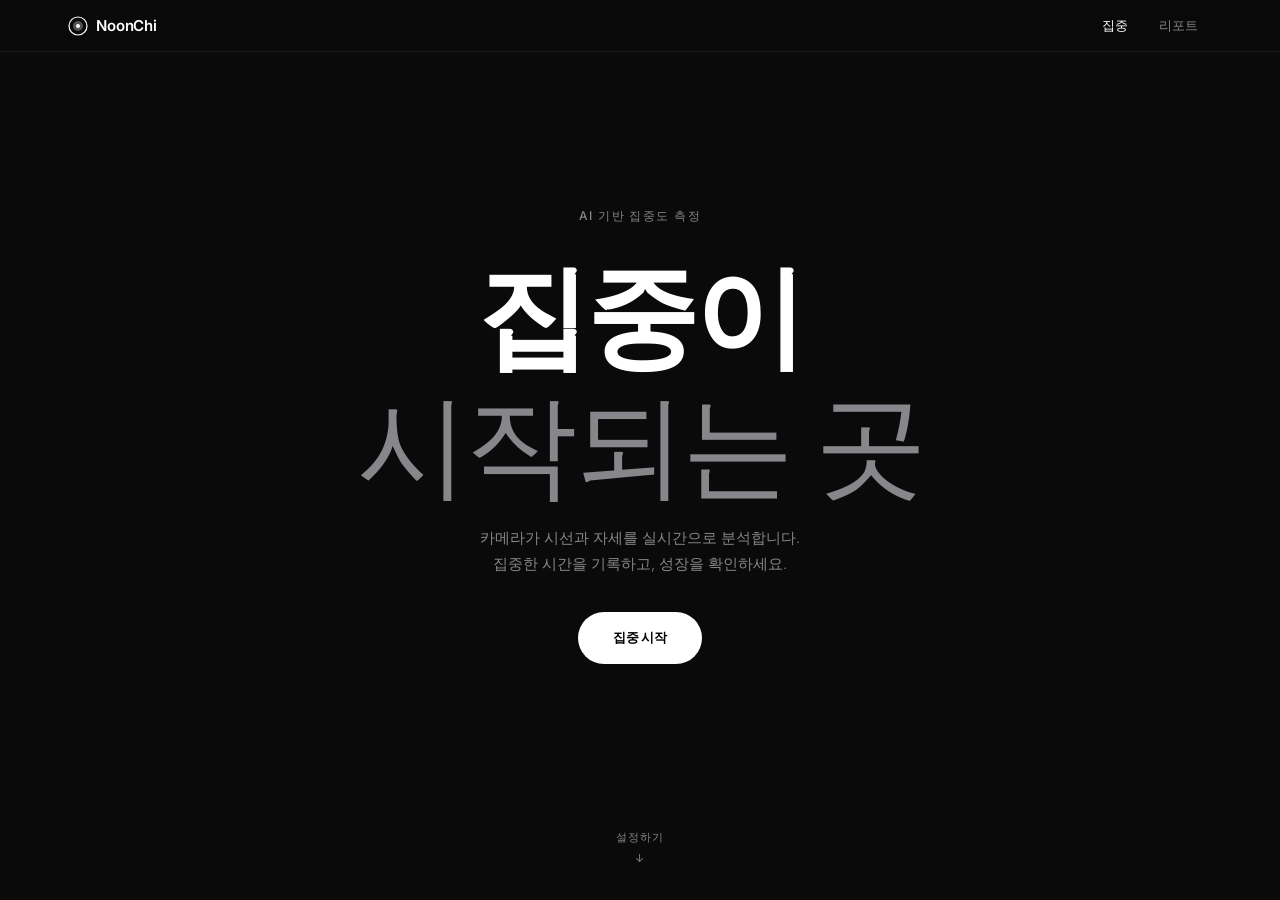
==== templates/index.html @ 1861e59a "Add files via upload" ====
<!DOCTYPE html>
<html lang="ko">
  <head>
    <meta charset="UTF-8" />
    <meta name="viewport" content="width=device-width, initial-scale=1.0" />
    <title>NoonChi</title>
    <link rel="preconnect" href="https://fonts.googleapis.com" />
    <link rel="preconnect" href="https://fonts.gstatic.com" crossorigin />
    <link href="https://fonts.googleapis.com/css2?family=SF+Pro+Display:wght@300;400;500;600;700&family=Neue+Haas+Grotesk+Display+Pro:wght@400;500;600;700&display=swap" rel="stylesheet" />
    <link href="https://fonts.googleapis.com/css2?family=Inter:wght@300;400;500;600&family=Playfair+Display:ital,wght@0,700;1,400&display=swap" rel="stylesheet" />
    <link rel="stylesheet" href="/static/css/style.css" />
    <script src="https://cdnjs.cloudflare.com/ajax/libs/socket.io/4.7.2/socket.io.min.js"></script>
    <script src="https://cdnjs.cloudflare.com/ajax/libs/Chart.js/4.4.1/chart.umd.min.js"></script>
  </head>
  <body>
    <!-- NAV -->
    <nav id="global-nav">
      <div class="nav-inner">
        <div class="nav-logo" onclick="showView('setup')">
          <svg width="20" height="20" viewBox="0 0 20 20" fill="none">
            <circle cx="10" cy="10" r="9" stroke="currentColor" stroke-width="1.2" />
            <circle cx="10" cy="10" r="5" fill="currentColor" opacity="0.3" />
            <circle cx="10" cy="10" r="2" fill="currentColor" />
          </svg>NoonChi
        </div>
        <div class="nav-links">
          <button class="nav-link active" data-view="setup" onclick="showView('setup')">집중</button>
          <button class="nav-link" data-view="report" onclick="showView('report')">리포트</button>
        </div>
      </div>
    </nav>

    <!-- VIEW: SETUP -->
    <div id="view-setup" class="view active">
      <!-- Hero Section -->
      <section class="hero-section">
        <div class="hero-eyebrow">AI 기반 집중도 측정</div>
        <h1 class="hero-title">
          집중이<br />
          <em>시작되는 곳</em>
        </h1>
        <p class="hero-sub">
          카메라가 시선과 자세를 실시간으로 분석합니다.<br />집중한 시간을 기록하고, 성장을 확인하세요.
        </p>

        <div class="hero-cta">
          <button class="btn-hero" id="btn-start">집중 시작</button>
        </div>

        <!-- Scroll indicator -->
        <div class="scroll-hint">
          <span>설정하기</span>
          <div class="scroll-arrow">↓</div>
        </div>
      </section>

      <!-- Config Section -->
      <section class="config-section">
        <div class="config-inner">
          <div class="config-block">
            <div class="config-label">목표 시간</div>
            <div class="config-display">
              <span id="goal-display" class="config-value">30</span>
              <span class="config-unit">분</span>
            </div>
            <div class="slider-track-wrap">
              <input type="range" id="goal-slider" min="5" max="120" step="5" value="30" class="slider-clean" />
              <div class="slider-marks">
                <span>5분</span><span>30분</span><span>60분</span><span>120분</span>
              </div>
            </div>
          </div>

          <div class="config-divider"></div>

          <div class="config-block">
            <div class="config-label">민감도</div>
            <div class="sens-group">
              <button class="sens-pill" data-val="낮음">
                <span class="sens-dot"></span>
                낮음
                <span class="sens-desc">편안하게</span>
              </button>
              <button class="sens-pill active" data-val="보통">
                <span class="sens-dot"></span>
                보통
                <span class="sens-desc">균형 있게</span>
              </button>
              <button class="sens-pill" data-val="높음">
                <span class="sens-dot"></span>
                높음
                <span class="sens-desc">엄격하게</span>
              </button>
            </div>
          </div>

          <div class="config-divider"></div>

          <div class="config-block config-start">
            <button class="btn-config-start" id="btn-start-2">
              <span>집중 시작</span>
              <svg width="16" height="16" viewBox="0 0 16 16" fill="none">
                <path d="M3 8h10M9 4l4 4-4 4" stroke="currentColor" stroke-width="1.5" stroke-linecap="round" stroke-linejoin="round" />
              </svg>
            </button>
          </div>
        </div>
      </section>
    </div>

    <!-- VIEW: FOCUS -->
    <div id="view-focus" class="view">
      <!-- Top bar -->
      <div class="focus-bar">
        <div class="focus-bar-left">
          <div class="focus-logo">NoonChi</div>
          <div id="status-pill" class="status-pill pill-noface">
            <span class="pill-dot"></span>
            <span id="status-text">얼굴 없음</span>
          </div>
        </div>
        <div class="focus-bar-right">
          <button class="focus-btn" id="btn-pause" onclick="togglePause()">
            <svg id="pause-icon" width="14" height="14" viewBox="0 0 14 14" fill="none">
              <rect x="2" y="1" width="3.5" height="12" rx="1" fill="currentColor" />
              <rect x="8.5" y="1" width="3.5" height="12" rx="1" fill="currentColor" />
            </svg>
            <span id="pause-label">일시정지</span>
          </button>
          <button class="focus-btn focus-btn-danger" onclick="resetSession()">
            <svg width="14" height="14" viewBox="0 0 14 14" fill="none">
              <path d="M2 7a5 5 0 1 0 1-3" stroke="currentColor" stroke-width="1.4" stroke-linecap="round" />
              <path d="M2 3v4h4" stroke="currentColor" stroke-width="1.4" stroke-linecap="round" stroke-linejoin="round" />
            </svg>초기화
          </button>
        </div>
      </div>

      <!-- Luminance toast -->
      <div id="lum-toast" class="lum-toast hidden">⚠ 조도 변화 감지 — 판정 보류 중</div>

      <!-- Main monitor layout -->
      <div class="monitor-grid">
        <!-- Camera feed — cinematic -->
        <div class="cam-panel">
          <img id="cam-feed" src="/video_feed" alt="카메라 피드" />
          <div id="distract-overlay" class="distract-overlay hidden">
            <div id="distract-reason" class="distract-msg"></div>
          </div>
          <!-- Focus state glow ring on camera -->
          <div id="cam-state-ring" class="cam-ring"></div>
        </div>

        <!-- Stats sidebar -->
        <div class="stats-sidebar">
          <!-- Big ring -->
          <div class="ring-module">
            <svg class="ring-svg" viewBox="0 0 200 200">
              <circle class="ring-bg" cx="100" cy="100" r="82" />
              <circle id="ring-fill" class="ring-progress" cx="100" cy="100" r="82" stroke-dasharray="515.22" stroke-dashoffset="515.22" transform="rotate(-90 100 100)" />
              <text id="ring-time" class="ring-time" x="100" y="92" text-anchor="middle">00:00</text>
              <text id="ring-pct" class="ring-pct" x="100" y="118" text-anchor="middle">0%</text>
              <text id="ring-goal" class="ring-goal" x="100" y="136" text-anchor="middle">/ 30분</text>
            </svg>
            <div class="ring-label">집중 시간</div>
          </div>

          <!-- Session time -->
          <div class="stat-tile">
            <div class="stat-tile-label">세션 경과</div>
            <div class="stat-tile-val" id="session-time">00:00</div>
          </div>

          <!-- Progress bar -->
          <div class="stat-tile">
            <div class="stat-tile-header">
              <span class="stat-tile-label">목표 달성</span>
              <span class="stat-tile-pct" id="prog-pct-label">0%</span>
            </div>
            <div class="prog-track">
              <div id="prog-fill" class="prog-bar"></div>
            </div>
            <div id="prog-times" class="prog-sub">00:00 / 30:00</div>
          </div>

          <!-- Debug metrics — minimal -->
          <div class="stat-tile stat-tile-debug">
            <div class="stat-tile-label">실시간 측정</div>
            <div class="debug-grid">
              <span class="debug-key">EAR</span>
              <span id="d-ear" class="debug-val">—</span>
              <span class="debug-key">Pitch</span>
              <span id="d-pitch" class="debug-val">—</span>
              <span class="debug-key">Yaw</span>
              <span id="d-yaw" class="debug-val">—</span>
            </div>
          </div>
        </div>
      </div>
    </div>

    <!-- VIEW: COMPLETED -->
    <div id="view-completed" class="view">
      <div class="achievement-wrap">
        <div class="achievement-badge">
          <svg viewBox="0 0 120 120" width="120" height="120">
            <circle cx="60" cy="60" r="54" fill="none" stroke="currentColor" stroke-width="1" opacity="0.15" />
            <circle cx="60" cy="60" r="44" fill="none" stroke="currentColor" stroke-width="1.5" opacity="0.3" />
            <circle cx="60" cy="60" r="34" fill="currentColor" opacity="0.08" />
            <path d="M42 60l12 12 24-24" stroke="currentColor" stroke-width="3" stroke-linecap="round" stroke-linejoin="round" fill="none" />
          </svg>
        </div>

        <h1 class="achievement-title">목표 달성</h1>
        <p class="achievement-sub">오늘도 집중을 완성했습니다</p>

        <div class="achievement-stats">
          <div class="ach-stat">
            <div class="ach-val" id="sum-session">—</div>
            <div class="ach-lbl">총 세션</div>
          </div>
          <div class="ach-divider"></div>
          <div class="ach-stat">
            <div class="ach-val ach-green" id="sum-focused">—</div>
            <div class="ach-lbl">실제 집중</div>
          </div>
          <div class="ach-divider"></div>
          <div class="ach-stat">
            <div class="ach-val ach-gold" id="sum-rate">—</div>
            <div class="ach-lbl">집중률</div>
          </div>
        </div>

        <div class="unlock-banner">
          <svg width="16" height="16" viewBox="0 0 16 16" fill="none">
            <rect x="3" y="7" width="10" height="8" rx="2" fill="currentColor" opacity="0.5" />
            <path d="M5 7V5a3 3 0 0 1 6 0v2" stroke="currentColor" stroke-width="1.3" stroke-linecap="round" fill="none" />
          </svg>앱 잠금 해제됨
        </div>

        <div class="achievement-btns">
          <button class="btn-outline" onclick="showView('report')">리포트 보기</button>
          <button class="btn-primary-dark" onclick="showView('setup')">새 세션 시작</button>
        </div>
      </div>
    </div>

    <!-- VIEW: REPORT -->
    <div id="view-report" class="view">
      <div class="report-page">
        <div class="report-topbar">
          <h1 class="report-title">집중 리포트</h1>
          <button class="btn-back" onclick="showView('setup')">
            <svg width="16" height="16" viewBox="0 0 16 16" fill="none">
              <path d="M10 3L5 8l5 5" stroke="currentColor" stroke-width="1.5" stroke-linecap="round" stroke-linejoin="round" />
            </svg>돌아가기
          </button>
        </div>

        <div id="report-empty" class="empty-state hidden">
          <div class="empty-icon">
            <svg width="48" height="48" viewBox="0 0 48 48" fill="none">
              <circle cx="24" cy="24" r="20" stroke="currentColor" stroke-width="1" opacity="0.2" />
              <path d="M16 24h16M24 16v16" stroke="currentColor" stroke-width="1.5" stroke-linecap="round" opacity="0.4" />
            </svg>
          </div>
          <p class="empty-msg">첫 집중 세션을 시작해보세요</p>
        </div>

        <div id="report-content">
          <div class="kpi-row">
            <div class="kpi-card">
              <div class="kpi-val" id="stat-avg">—</div>
              <div class="kpi-lbl">평균 집중</div>
            </div>
            <div class="kpi-card">
              <div class="kpi-val" id="stat-best">—</div>
              <div class="kpi-lbl">최고 기록</div>
            </div>
            <div class="kpi-card">
              <div class="kpi-val" id="stat-rate">—</div>
              <div class="kpi-lbl">평균 집중률</div>
            </div>
          </div>

          <div class="chart-panel">
            <div class="chart-header">
              <span class="chart-title">최근 7회 세션</span>
            </div>
            <canvas id="report-chart" height="220"></canvas>
          </div>

          <div class="history-panel">
            <div class="history-header">세션 기록</div>
            <div id="history-list"></div>
          </div>
        </div>
      </div>
    </div>

    <script src="/static/js/main.js"></script>
  </body>
</html>
---- static/css/style.css ----
@import url('https://fonts.googleapis.com/css2?family=Inter:ital,wght@0,300;0,400;0,500;0,600;1,300&family=Playfair+Display:ital,wght@0,700;1,500&display=swap');

*,
*::before,
*::after {
  box-sizing: border-box;
  margin: 0;
  padding: 0;
}

:root {
  --black: #000000;
  --white: #ffffff;
  --gray-50: #f5f5f7;
  --gray-100: #e8e8ed;
  --gray-200: #d2d2d7;
  --gray-400: #86868b;
  --gray-600: #515154;
  --gray-800: #1d1d1f;
  --gray-900: #0a0a0a;

  --green: #30d158;
  --green-d: #1a7a33;
  --red: #ff453a;
  --gold: #ffd60a;
  --blue: #0a84ff;

  --focus-on: rgba(48, 209, 88, 1);
  --focus-off: rgba(255, 69, 58, 1);
  --focus-none: rgba(134, 134, 139, 1);
}

html,
body {
  height: 100%;
  background: var(--gray-900);
  color: var(--white);
  font-family: 'Inter', -apple-system, BlinkMacSystemFont, sans-serif;
  font-size: 14px;
  font-weight: 400;
  -webkit-font-smoothing: antialiased;
  overflow-x: hidden;
}

/* GLOBAL NAV */
#global-nav {
  position: fixed;
  top: 0;
  left: 0;
  right: 0;
  z-index: 100;
  height: 52px;
  background: rgba(10, 10, 10, 0.72);
  backdrop-filter: saturate(180%) blur(20px);
  -webkit-backdrop-filter: saturate(180%) blur(20px);
  border-bottom: 1px solid rgba(255, 255, 255, 0.08);
  transition: background 0.3s ease;
}

.nav-inner {
  max-width: 1200px;
  margin: 0 auto;
  height: 100%;
  padding: 0 2rem;
  display: flex;
  align-items: center;
  justify-content: space-between;
}

.nav-logo {
  display: flex;
  align-items: center;
  gap: 8px;
  font-size: 15px;
  font-weight: 600;
  letter-spacing: -0.01em;
  cursor: pointer;
  color: var(--white);
  transition: opacity 0.2s;
}

.nav-logo:hover {
  opacity: 0.7;
}

.nav-logo svg {
  color: var(--white);
}

.nav-links {
  display: flex;
  gap: 0.25rem;
}

.nav-link {
  background: none;
  border: none;
  color: var(--gray-400);
  font-size: 13px;
  font-weight: 400;
  padding: 6px 14px;
  border-radius: 8px;
  cursor: pointer;
  transition: color 0.2s, background 0.2s;
  font-family: inherit;
}

.nav-link:hover {
  color: var(--white);
  background: rgba(255, 255, 255, 0.06);
}

.nav-link.active {
  color: var(--white);
}

/* VIEWS */
.view {
  display: none !important;
  min-height: 100vh;
  padding-top: 52px;
}

.view.active {
  display: block !important;
}

/* SETUP VIEW */
#view-setup {
  overflow-y: auto;
  height: 100vh;
  scroll-snap-type: y mandatory;
}

/* Hero Section */
.hero-section {
  height: 100vh;
  scroll-snap-align: start;
  display: flex;
  flex-direction: column;
  align-items: center;
  justify-content: center;
  text-align: center;
  padding: 4rem 2rem 6rem;
  background: var(--gray-900);
  position: relative;
}

.hero-eyebrow {
  font-size: 12px;
  font-weight: 500;
  letter-spacing: 0.12em;
  text-transform: uppercase;
  color: var(--gray-400);
  margin-bottom: 1.5rem;
  opacity: 0;
  animation: fadeUp 0.8s ease forwards 0.2s;
}

.hero-title {
  font-family: 'Playfair Display', Georgia, serif;
  font-size: clamp(3.5rem, 9vw, 8rem);
  font-weight: 700;
  line-height: 1.15;
  letter-spacing: -0.03em;
  color: var(--white);
  margin-bottom: 1.5rem;
  opacity: 0;
  animation: fadeUp 0.9s ease forwards 0.35s;
}

.hero-title em {
  font-style: normal;
  color: var(--gray-400);
  font-weight: 500;
}

.hero-sub {
  font-size: clamp(0.9rem, 2vw, 1.1rem);
  font-weight: 300;
  line-height: 1.7;
  color: var(--gray-400);
  max-width: 480px;
  margin: 0 auto 2.5rem;
  opacity: 0;
  animation: fadeUp 1s ease forwards 0.5s;
}

.hero-cta {
  opacity: 0;
  animation: fadeUp 1s ease forwards 0.65s;
}

.btn-hero {
  display: inline-flex;
  align-items: center;
  justify-content: center;
  height: 52px;
  padding: 0 2.5rem;
  background: var(--white);
  color: var(--black);
  font-size: 0.95rem;
  font-weight: 600;
  font-family: inherit;
  border: none;
  border-radius: 100px;
  cursor: pointer;
  letter-spacing: -0.01em;
  transition: all 0.2s cubic-bezier(0.4, 0, 0.2, 1);
}

.btn-hero:hover {
  transform: scale(1.03);
  background: rgba(255, 255, 255, 0.92);
}

.btn-hero:active {
  transform: scale(0.98);
}

.scroll-hint {
  position: absolute;
  bottom: 2.5rem;
  left: 50%;
  transform: translateX(-50%);
  display: flex;
  flex-direction: column;
  align-items: center;
  color: var(--white);
  gap: 6px;
  font-size: 11px;
  letter-spacing: 0.08em;
  text-transform: uppercase;
  opacity: 0;
  animation: fadeIn 1s ease forwards 1.2s;
}

.scroll-arrow {
  animation: bounce 2s ease-in-out infinite;
}

@keyframes bounce {

  0%,
  100% {
    transform: translateY(0);
  }

  50% {
    transform: translateY(6px);
  }
}

/* Config Section */
.config-section {
  min-height: 100vh;
  scroll-snap-align: start;
  background: var(--gray-50);
  color: var(--gray-800);
  padding: 5rem 2rem;
  display: flex;
  align-items: center;
  justify-content: center;
}

.config-inner {
  max-width: 640px;
  width: 100%;
}

.config-block {
  padding: 2.5rem 0;
}

.config-label {
  font-size: 12px;
  font-weight: 500;
  letter-spacing: 0.1em;
  text-transform: uppercase;
  color: var(--gray-400);
  margin-bottom: 1.2rem;
}

.config-display {
  display: flex;
  align-items: baseline;
  gap: 6px;
  margin-bottom: 1.5rem;
}

.config-value {
  font-family: 'Playfair Display', Georgia, serif;
  font-size: 4rem;
  font-weight: 700;
  line-height: 1;
  color: var(--gray-800);
  letter-spacing: -0.03em;
}

.config-unit {
  font-size: 1.2rem;
  color: var(--gray-400);
  font-weight: 300;
}

/* Slider */
.slider-clean {
  -webkit-appearance: none;
  width: 100%;
  height: 2px;
  background: var(--gray-200);
  border-radius: 2px;
  outline: none;
  cursor: pointer;
}

.slider-clean::-webkit-slider-thumb {
  -webkit-appearance: none;
  width: 22px;
  height: 22px;
  border-radius: 50%;
  background: var(--gray-800);
  cursor: pointer;
  box-shadow: 0 2px 8px rgba(0, 0, 0, 0.2);
  transition: transform 0.15s;
}

.slider-clean::-webkit-slider-thumb:hover {
  transform: scale(1.1);
}

.slider-marks {
  display: flex;
  justify-content: space-between;
  margin-top: 0.6rem;
  font-size: 11px;
  color: var(--gray-400);
  font-weight: 400;
}

/* Sensitivity pills */
.sens-group {
  display: flex;
  gap: 0.75rem;
}

.sens-pill {
  flex: 1;
  display: flex;
  flex-direction: column;
  align-items: flex-start;
  gap: 4px;
  padding: 1rem 1.2rem;
  background: transparent;
  border: 1.5px solid var(--gray-200);
  border-radius: 14px;
  cursor: pointer;
  transition: all 0.2s ease;
  font-family: inherit;
  color: var(--gray-600);
  text-align: left;
}

.sens-pill:hover {
  border-color: var(--gray-400);
  color: var(--gray-800);
}

.sens-pill.active {
  background: var(--gray-800);
  border-color: var(--gray-800);
  color: var(--white);
}

.sens-dot {
  width: 6px;
  height: 6px;
  border-radius: 50%;
  background: var(--gray-400);
  margin-bottom: 4px;
}

.sens-pill.active .sens-dot {
  background: var(--green);
}

.sens-pill font-size-name {
  font-size: 0.88rem;
  font-weight: 500;
}

.sens-desc {
  font-size: 11px;
  font-weight: 400;
  opacity: 0.6;
  display: block;
}

.config-divider {
  height: 1px;
  background: var(--gray-100);
}

.config-start {
  padding-top: 2rem;
  display: flex;
  justify-content: flex-end;
}

.btn-config-start {
  display: inline-flex;
  align-items: center;
  gap: 10px;
  height: 52px;
  padding: 0 2rem;
  background: var(--gray-800);
  color: var(--white);
  font-size: 0.9rem;
  font-weight: 500;
  font-family: inherit;
  border: none;
  border-radius: 100px;
  cursor: pointer;
  letter-spacing: -0.01em;
  transition: all 0.2s cubic-bezier(0.4, 0, 0.2, 1);
}

.btn-config-start:hover {
  background: var(--black);
  transform: translateY(-1px);
}

.btn-config-start:active {
  transform: scale(0.98);
}

/* FOCUS VIEW */

#view-focus {
  height: 100vh;
  flex-direction: column;
  background: var(--gray-900);
}

#view-focus.active {
  display: flex !important;
}

.focus-bar {
  height: 52px;
  border-bottom: 1px solid rgba(255, 255, 255, 0.06);
  display: flex;
  align-items: center;
  justify-content: space-between;
  padding: 0 1.5rem;
  background: rgba(10, 10, 10, 0.8);
  backdrop-filter: blur(12px);
  flex-shrink: 0;
}

.focus-bar-left {
  display: flex;
  align-items: center;
  gap: 1rem;
}

.focus-logo {
  font-size: 14px;
  font-weight: 600;
  letter-spacing: -0.01em;
  color: var(--white);
}

.focus-bar-right {
  display: flex;
  align-items: center;
  gap: 0.5rem;
}

/* Status pill */
.status-pill {
  display: flex;
  align-items: center;
  gap: 6px;
  padding: 4px 12px 4px 10px;
  border-radius: 100px;
  font-size: 12px;
  font-weight: 500;
  border: 1px solid;
  transition: all 0.3s ease;
}

.pill-dot {
  width: 6px;
  height: 6px;
  border-radius: 50%;
  flex-shrink: 0;
}

.pill-focused {
  background: rgba(48, 209, 88, 0.1);
  border-color: rgba(48, 209, 88, 0.3);
  color: var(--green);
}

.pill-focused .pill-dot {
  background: var(--green);
  box-shadow: 0 0 6px var(--green);
  animation: pulse-green 2s ease infinite;
}

.pill-distracted {
  background: rgba(255, 69, 58, 0.1);
  border-color: rgba(255, 69, 58, 0.3);
  color: var(--red);
}

.pill-distracted .pill-dot {
  background: var(--red);
}

.pill-noface {
  background: rgba(134, 134, 139, 0.1);
  border-color: rgba(134, 134, 139, 0.2);
  color: var(--gray-400);
}

.pill-noface .pill-dot {
  background: var(--gray-400);
}

.pill-hold {
  background: rgba(255, 214, 10, 0.08);
  border-color: rgba(255, 214, 10, 0.2);
  color: var(--gold);
}

.pill-hold .pill-dot {
  background: var(--gold);
}

@keyframes pulse-green {

  0%,
  100% {
    box-shadow: 0 0 4px var(--green);
  }

  50% {
    box-shadow: 0 0 10px var(--green);
  }
}

/* Focus bar buttons */
.focus-btn {
  display: flex;
  align-items: center;
  gap: 6px;
  padding: 6px 14px;
  background: rgba(255, 255, 255, 0.06);
  border: 1px solid rgba(255, 255, 255, 0.1);
  border-radius: 8px;
  color: rgba(255, 255, 255, 0.7);
  font-size: 12px;
  font-weight: 500;
  font-family: inherit;
  cursor: pointer;
  transition: all 0.2s;
}

.focus-btn:hover {
  background: rgba(255, 255, 255, 0.1);
  color: var(--white);
}

.focus-btn-danger {
  color: rgba(255, 69, 58, 0.7);
  border-color: rgba(255, 69, 58, 0.2);
  background: rgba(255, 69, 58, 0.06);
}

.focus-btn-danger:hover {
  color: var(--red);
  background: rgba(255, 69, 58, 0.12);
}

/* Luminance toast */
.lum-toast {
  padding: 8px;
  background: rgba(255, 214, 10, 0.08);
  border-bottom: 1px solid rgba(255, 214, 10, 0.15);
  text-align: center;
  font-size: 12px;
  color: var(--gold);
  flex-shrink: 0;
}

.hidden {
  display: none !important;
}

/* Monitor grid */
.monitor-grid {
  flex: 1;
  min-height: 0;
  display: grid;
  grid-template-columns: 1fr 280px;
  gap: 0;
}

/* Camera panel */
.cam-panel {
  position: relative;
  background: #000;
  overflow: hidden;
}

#cam-feed {
  width: 100%;
  height: 100%;
  object-fit: cover;
  display: block;
}

.distract-overlay {
  position: absolute;
  inset: 0;
  border: 2px solid rgba(255, 69, 58, 0.6);
  pointer-events: none;
  transition: opacity 0.3s;
}

.distract-msg {
  position: absolute;
  bottom: 1.5rem;
  left: 1.5rem;
  right: 1.5rem;
  background: rgba(255, 69, 58, 0.85);
  backdrop-filter: blur(12px);
  color: white;
  padding: 10px 16px;
  border-radius: 10px;
  font-size: 12px;
  font-weight: 500;
}

.cam-ring {
  position: absolute;
  inset: 0;
  pointer-events: none;
  transition: box-shadow 0.5s ease;
}

.cam-ring.ring-focused {
  box-shadow: inset 0 0 40px rgba(48, 209, 88, 0.15);
}

.cam-ring.ring-distracted {
  box-shadow: inset 0 0 40px rgba(255, 69, 58, 0.15);
}

/* Stats sidebar */
.stats-sidebar {
  background: rgba(22, 22, 24, 0.98);
  border-left: 1px solid rgba(255, 255, 255, 0.06);
  padding: 1.5rem;
  display: flex;
  flex-direction: column;
  gap: 1rem;
  overflow-y: auto;
}

/* Ring module */
.ring-module {
  display: flex;
  flex-direction: column;
  align-items: center;
  padding: 0.5rem 0;
}

.ring-svg {
  width: 170px;
  height: 170px;
}

.ring-bg {
  fill: none;
  stroke: rgba(255, 255, 255, 0.06);
  stroke-width: 8;
}

.ring-progress {
  fill: none;
  stroke: var(--green);
  stroke-width: 8;
  stroke-linecap: round;
  transition: stroke-dashoffset 0.6s cubic-bezier(0.4, 0, 0.2, 1), stroke 0.3s ease;
}

.ring-time {
  font-family: 'Inter', sans-serif;
  font-size: 26px;
  font-weight: 600;
  fill: var(--white);
  letter-spacing: -0.03em;
}

.ring-pct {
  font-family: 'Inter', sans-serif;
  font-size: 14px;
  font-weight: 500;
  fill: var(--green);
}

.ring-goal {
  font-family: 'Inter', sans-serif;
  font-size: 11px;
  font-weight: 400;
  fill: rgba(255, 255, 255, 0.3);
}

.ring-label {
  font-size: 11px;
  font-weight: 500;
  letter-spacing: 0.08em;
  text-transform: uppercase;
  color: rgba(255, 255, 255, 0.3);
  margin-top: 0.25rem;
}

/* Stat tiles */
.stat-tile {
  background: rgba(255, 255, 255, 0.03);
  border: 1px solid rgba(255, 255, 255, 0.06);
  border-radius: 12px;
  padding: 1rem 1.1rem;
}

.stat-tile-label {
  font-size: 10px;
  font-weight: 500;
  letter-spacing: 0.1em;
  text-transform: uppercase;
  color: rgba(255, 255, 255, 0.3);
  margin-bottom: 0.5rem;
}

.stat-tile-val {
  font-size: 1.6rem;
  font-weight: 600;
  letter-spacing: -0.03em;
  color: rgba(255, 255, 255, 0.7);
  text-align: center;
  font-variant-numeric: tabular-nums;
}

.stat-tile-header {
  display: flex;
  justify-content: space-between;
  align-items: center;
  margin-bottom: 0.6rem;
}

.stat-tile-pct {
  font-size: 12px;
  font-weight: 600;
  color: var(--green);
  font-variant-numeric: tabular-nums;
}

/* Progress bar */
.prog-track {
  height: 3px;
  background: rgba(255, 255, 255, 0.08);
  border-radius: 3px;
  overflow: hidden;
}

.prog-bar {
  height: 100%;
  background: var(--green);
  border-radius: 3px;
  transition: width 0.4s ease, background 0.3s;
}

.prog-sub {
  font-size: 11px;
  color: rgba(255, 255, 255, 0.25);
  margin-top: 0.5rem;
  font-variant-numeric: tabular-nums;
}

/* Debug tile */
.stat-tile-debug {
  flex-shrink: 0;
}

.debug-grid {
  display: grid;
  grid-template-columns: auto 1fr;
  gap: 2px 12px;
  align-items: center;
}

.debug-key {
  font-size: 11px;
  color: rgba(255, 255, 255, 0.25);
  font-weight: 400;
}

.debug-val {
  font-size: 11px;
  font-weight: 500;
  color: rgba(255, 255, 255, 0.6);
  font-variant-numeric: tabular-nums;
  text-align: right;
}

/* COMPLETED VIEW */
#view-completed {
  min-height: 100vh;
  align-items: center;
  justify-content: center;
  background: var(--gray-900);
}

#view-completed.active {
  display: flex !important;
}

.achievement-wrap {
  max-width: 480px;
  width: 100%;
  text-align: center;
  padding: 2rem;
}

.achievement-badge {
  display: flex;
  justify-content: center;
  margin-bottom: 2rem;
  color: var(--green);
  opacity: 0;
  animation: scaleIn 0.6s cubic-bezier(0.4, 0, 0.2, 1) forwards 0.2s;
}

.achievement-title {
  font-family: 'Playfair Display', Georgia, serif;
  font-size: 3.5rem;
  font-weight: 700;
  letter-spacing: -0.03em;
  color: var(--white);
  margin-bottom: 0.5rem;
  opacity: 0;
  animation: fadeUp 0.7s ease forwards 0.4s;
}

.achievement-sub {
  font-size: 1rem;
  font-weight: 300;
  color: var(--gray-400);
  margin-bottom: 2.5rem;
  opacity: 0;
  animation: fadeUp 0.7s ease forwards 0.5s;
}

.achievement-stats {
  display: flex;
  align-items: center;
  justify-content: center;
  background: rgba(255, 255, 255, 0.04);
  border: 1px solid rgba(255, 255, 255, 0.08);
  border-radius: 20px;
  padding: 1.5rem 2rem;
  margin-bottom: 1.5rem;
  gap: 1.5rem;
  opacity: 0;
  animation: fadeUp 0.7s ease forwards 0.6s;
}

.ach-stat {
  text-align: center;
}

.ach-val {
  font-size: 1.8rem;
  font-weight: 600;
  letter-spacing: -0.03em;
  font-variant-numeric: tabular-nums;
  color: rgba(255, 255, 255, 0.85);
}

.ach-val.ach-green {
  color: var(--green);
}

.ach-val.ach-gold {
  color: var(--gold);
}

.ach-lbl {
  font-size: 11px;
  color: var(--gray-400);
  letter-spacing: 0.05em;
  margin-top: 4px;
}

.ach-divider {
  width: 1px;
  height: 40px;
  background: rgba(255, 255, 255, 0.1);
}

.unlock-banner {
  display: inline-flex;
  align-items: center;
  gap: 6px;
  padding: 6px 16px;
  border-radius: 100px;
  background: rgba(48, 209, 88, 0.1);
  border: 1px solid rgba(48, 209, 88, 0.2);
  color: var(--green);
  font-size: 12px;
  font-weight: 500;
  margin-bottom: 2rem;
  opacity: 0;
  animation: fadeUp 0.7s ease forwards 0.7s;
}

.achievement-btns {
  display: flex;
  gap: 0.75rem;
  opacity: 0;
  animation: fadeUp 0.7s ease forwards 0.8s;
}

.btn-outline {
  flex: 1;
  height: 48px;
  background: transparent;
  border: 1.5px solid rgba(255, 255, 255, 0.2);
  border-radius: 100px;
  color: rgba(255, 255, 255, 0.7);
  font-size: 14px;
  font-weight: 500;
  font-family: inherit;
  cursor: pointer;
  transition: all 0.2s;
}

.btn-outline:hover {
  border-color: rgba(255, 255, 255, 0.5);
  color: var(--white);
}

.btn-primary-dark {
  flex: 1;
  height: 48px;
  background: var(--white);
  border: none;
  border-radius: 100px;
  color: var(--black);
  font-size: 14px;
  font-weight: 600;
  font-family: inherit;
  cursor: pointer;
  transition: all 0.2s;
}

.btn-primary-dark:hover {
  background: rgba(255, 255, 255, 0.9);
}

/* REPORT VIEW */
#view-report {
  background: var(--gray-50);
  color: var(--gray-800);
  min-height: 100vh;
}

.report-page {
  max-width: 900px;
  margin: 0 auto;
  padding: 3rem 2rem 5rem;
}

.report-topbar {
  display: flex;
  align-items: center;
  justify-content: space-between;
  margin-bottom: 3rem;
}

.report-title {
  font-family: 'Playfair Display', Georgia, serif;
  font-size: 2.8rem;
  font-weight: 700;
  letter-spacing: -0.03em;
  color: var(--gray-800);
}

.btn-back {
  display: flex;
  align-items: center;
  gap: 6px;
  padding: 8px 16px;
  background: transparent;
  border: 1.5px solid var(--gray-200);
  border-radius: 100px;
  color: var(--gray-600);
  font-size: 13px;
  font-weight: 500;
  font-family: inherit;
  cursor: pointer;
  transition: all 0.2s;
}

.btn-back:hover {
  border-color: var(--gray-400);
  color: var(--gray-800);
}

/* KPI row */
.kpi-row {
  display: grid;
  grid-template-columns: repeat(3, 1fr);
  gap: 1rem;
  margin-bottom: 1.5rem;
}

.kpi-card {
  background: var(--white);
  border: 1px solid var(--gray-100);
  border-radius: 16px;
  padding: 1.5rem;
}

.kpi-val {
  font-size: 2rem;
  font-weight: 600;
  letter-spacing: -0.04em;
  color: var(--gray-800);
  margin-bottom: 0.3rem;
  font-variant-numeric: tabular-nums;
}

.kpi-lbl {
  font-size: 12px;
  color: var(--gray-400);
  font-weight: 400;
}

/* Chart panel */
.chart-panel {
  background: var(--white);
  border: 1px solid var(--gray-100);
  border-radius: 16px;
  padding: 1.5rem;
  margin-bottom: 1.5rem;
}

.chart-header {
  margin-bottom: 1.2rem;
}

.chart-title {
  font-size: 13px;
  font-weight: 500;
  color: var(--gray-600);
  letter-spacing: 0.04em;
  text-transform: uppercase;
}

/* History */
.history-panel {
  background: var(--white);
  border: 1px solid var(--gray-100);
  border-radius: 16px;
  padding: 1.5rem;
}

.history-header {
  font-size: 13px;
  font-weight: 500;
  color: var(--gray-600);
  letter-spacing: 0.04em;
  text-transform: uppercase;
  margin-bottom: 1rem;
  padding-bottom: 0.75rem;
  border-bottom: 1px solid var(--gray-100);
}

.hist-row {
  display: flex;
  align-items: center;
  padding: 0.75rem 0;
  border-bottom: 1px solid var(--gray-100);
  font-size: 13px;
  transition: background 0.15s;
}

.hist-row:last-child {
  border-bottom: none;
}

.hist-num {
  color: var(--gray-400);
  min-width: 2.5rem;
  font-variant-numeric: tabular-nums;
}

.hist-date {
  flex: 1;
  color: var(--gray-600);
}

.hist-time {
  min-width: 3.5rem;
  font-weight: 500;
  color: var(--gray-800);
  font-variant-numeric: tabular-nums;
}

.hist-rate {
  min-width: 3rem;
  text-align: right;
  font-weight: 600;
  color: var(--green-d);
  font-variant-numeric: tabular-nums;
}

/* Empty state */
.empty-state {
  text-align: center;
  padding: 6rem 2rem;
}

.empty-icon {
  margin-bottom: 1rem;
  color: var(--gray-400);
  display: flex;
  justify-content: center;
}

.empty-msg {
  font-size: 1rem;
  color: var(--gray-400);
  font-weight: 300;
}

/* Scrollbar */
::-webkit-scrollbar {
  width: 4px;
}

::-webkit-scrollbar-track {
  background: transparent;
}

::-webkit-scrollbar-thumb {
  background: rgba(255, 255, 255, 0.12);
  border-radius: 4px;
}

/* Animations */
@keyframes fadeUp {
  from {
    opacity: 0;
    transform: translateY(20px);
  }

  to {
    opacity: 1;
    transform: translateY(0);
  }
}

@keyframes fadeIn {
  from {
    opacity: 0;
  }

  to {
    opacity: 0.5;
  }
}

@keyframes scaleIn {
  from {
    opacity: 0;
    transform: scale(0.8);
  }

  to {
    opacity: 1;
    transform: scale(1);
  }
}
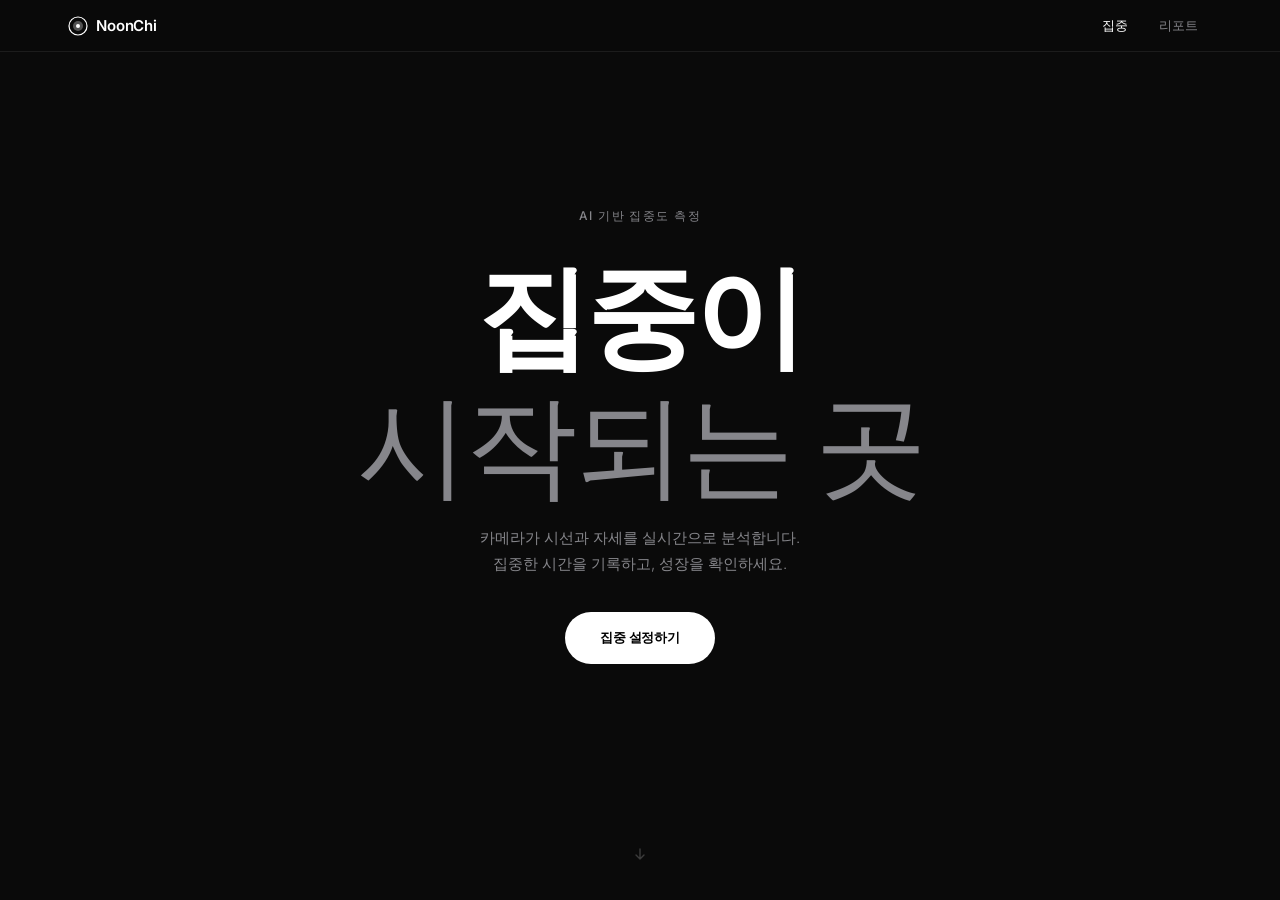
==== commit ed3f1623: "Edit design" ====
--- a/templates/index.html
+++ b/templates/index.html
@@ -44,13 +44,16 @@
         </p>
 
         <div class="hero-cta">
-          <button class="btn-hero" id="btn-start">집중 시작</button>
+          <button class="btn-hero" id="btn-start">집중 설정하기</button>
         </div>
 
         <!-- Scroll indicator -->
         <div class="scroll-hint">
-          <span>설정하기</span>
-          <div class="scroll-arrow">↓</div>
+          <div class="scroll-arrow">
+            <svg width="16" height="16" viewBox="0 0 16 16" fill="none">
+              <path d="M8 3v10M4 9l4 4 4-4" stroke="currentColor" stroke-width="1.4" stroke-linecap="round" stroke-linejoin="round"/>
+            </svg>
+          </div>
         </div>
       </section>
 
@@ -73,29 +76,6 @@
 
           <div class="config-divider"></div>
 
-          <div class="config-block">
-            <div class="config-label">민감도</div>
-            <div class="sens-group">
-              <button class="sens-pill" data-val="낮음">
-                <span class="sens-dot"></span>
-                낮음
-                <span class="sens-desc">편안하게</span>
-              </button>
-              <button class="sens-pill active" data-val="보통">
-                <span class="sens-dot"></span>
-                보통
-                <span class="sens-desc">균형 있게</span>
-              </button>
-              <button class="sens-pill" data-val="높음">
-                <span class="sens-dot"></span>
-                높음
-                <span class="sens-desc">엄격하게</span>
-              </button>
-            </div>
-          </div>
-
-          <div class="config-divider"></div>
-
           <div class="config-block config-start">
             <button class="btn-config-start" id="btn-start-2">
               <span>집중 시작</span>
@@ -113,7 +93,6 @@
       <!-- Top bar -->
       <div class="focus-bar">
         <div class="focus-bar-left">
-          <div class="focus-logo">NoonChi</div>
           <div id="status-pill" class="status-pill pill-noface">
             <span class="pill-dot"></span>
             <span id="status-text">얼굴 없음</span>
@@ -126,6 +105,12 @@
               <rect x="8.5" y="1" width="3.5" height="12" rx="1" fill="currentColor" />
             </svg>
             <span id="pause-label">일시정지</span>
+          </button>
+          <button class="focus-btn" id="btn-toggle-sidebar" onclick="toggleSidebar()" title="정보판 표시/숨김">
+            <svg width="14" height="14" viewBox="0 0 14 14" fill="none">
+              <rect x="1" y="2" width="12" height="10" rx="2" stroke="currentColor" stroke-width="1.2" fill="none"/>
+              <line x1="9" y1="2" x2="9" y2="12" stroke="currentColor" stroke-width="1.2"/>
+            </svg>
           </button>
           <button class="focus-btn focus-btn-danger" onclick="resetSession()">
             <svg width="14" height="14" viewBox="0 0 14 14" fill="none">
--- a/static/css/style.css
+++ b/static/css/style.css
@@ -226,11 +226,7 @@
   display: flex;
   flex-direction: column;
   align-items: center;
-  color: var(--white);
-  gap: 6px;
-  font-size: 11px;
-  letter-spacing: 0.08em;
-  text-transform: uppercase;
+  color: rgba(255, 255, 255, 0.4);
   opacity: 0;
   animation: fadeIn 1s ease forwards 1.2s;
 }
@@ -255,8 +251,8 @@
 .config-section {
   min-height: 100vh;
   scroll-snap-align: start;
-  background: var(--gray-50);
-  color: var(--gray-800);
+  background: #111113;
+  color: var(--white);
   padding: 5rem 2rem;
   display: flex;
   align-items: center;
@@ -293,7 +289,7 @@
   font-size: 4rem;
   font-weight: 700;
   line-height: 1;
-  color: var(--gray-800);
+  color: var(--white);
   letter-spacing: -0.03em;
 }
 
@@ -308,7 +304,7 @@
   -webkit-appearance: none;
   width: 100%;
   height: 2px;
-  background: var(--gray-200);
+  background: rgba(255, 255, 255, 0.15);
   border-radius: 2px;
   outline: none;
   cursor: pointer;
@@ -319,9 +315,9 @@
   width: 22px;
   height: 22px;
   border-radius: 50%;
-  background: var(--gray-800);
+  background: var(--white);
   cursor: pointer;
-  box-shadow: 0 2px 8px rgba(0, 0, 0, 0.2);
+  box-shadow: 0 2px 8px rgba(0, 0, 0, 0.4);
   transition: transform 0.15s;
 }
 
@@ -398,7 +394,7 @@
 
 .config-divider {
   height: 1px;
-  background: var(--gray-100);
+  background: rgba(255, 255, 255, 0.08);
 }
 
 .config-start {
@@ -413,10 +409,10 @@
   gap: 10px;
   height: 52px;
   padding: 0 2rem;
-  background: var(--gray-800);
-  color: var(--white);
+  background: var(--white);
+  color: var(--black);
   font-size: 0.9rem;
-  font-weight: 500;
+  font-weight: 600;
   font-family: inherit;
   border: none;
   border-radius: 100px;
@@ -426,7 +422,7 @@
 }
 
 .btn-config-start:hover {
-  background: var(--black);
+  background: rgba(255, 255, 255, 0.88);
   transform: translateY(-1px);
 }
 
@@ -447,14 +443,13 @@
 }
 
 .focus-bar {
-  height: 52px;
-  border-bottom: 1px solid rgba(255, 255, 255, 0.06);
+  height: 48px;
+  border-bottom: 1px solid rgba(255, 255, 255, 0.07);
   display: flex;
   align-items: center;
   justify-content: space-between;
-  padding: 0 1.5rem;
-  background: rgba(10, 10, 10, 0.8);
-  backdrop-filter: blur(12px);
+  padding: 0 1.25rem;
+  background: #0d0d0f;
   flex-shrink: 0;
 }
 
@@ -462,13 +457,6 @@
   display: flex;
   align-items: center;
   gap: 1rem;
-}
-
-.focus-logo {
-  font-size: 14px;
-  font-weight: 600;
-  letter-spacing: -0.01em;
-  color: var(--white);
 }
 
 .focus-bar-right {
@@ -604,8 +592,9 @@
   flex: 1;
   min-height: 0;
   display: grid;
-  grid-template-columns: 1fr 280px;
+  grid-template-columns: 1fr 300px;
   gap: 0;
+  padding: 0;
 }
 
 /* Camera panel */
@@ -613,6 +602,7 @@
   position: relative;
   background: #000;
   overflow: hidden;
+  border-radius: 0;
 }
 
 #cam-feed {
@@ -620,6 +610,7 @@
   height: 100%;
   object-fit: cover;
   display: block;
+  background: #000;
 }
 
 .distract-overlay {
@@ -661,13 +652,17 @@
 
 /* Stats sidebar */
 .stats-sidebar {
-  background: rgba(22, 22, 24, 0.98);
-  border-left: 1px solid rgba(255, 255, 255, 0.06);
-  padding: 1.5rem;
+  background: #111113;
+  border: none;
+  border-left: 1px solid rgba(255, 255, 255, 0.07);
+  border-radius: 0;
+  color: var(--white);
+  padding: 1.75rem 1.5rem;
   display: flex;
   flex-direction: column;
-  gap: 1rem;
+  gap: 1.25rem;
   overflow-y: auto;
+  box-shadow: none;
 }
 
 /* Ring module */
@@ -685,7 +680,7 @@
 
 .ring-bg {
   fill: none;
-  stroke: rgba(255, 255, 255, 0.06);
+  stroke: rgba(255, 255, 255, 0.10);
   stroke-width: 8;
 }
 
@@ -716,7 +711,7 @@
   font-family: 'Inter', sans-serif;
   font-size: 11px;
   font-weight: 400;
-  fill: rgba(255, 255, 255, 0.3);
+  fill: rgba(255, 255, 255, 0.50);
 }
 
 .ring-label {
@@ -724,14 +719,14 @@
   font-weight: 500;
   letter-spacing: 0.08em;
   text-transform: uppercase;
-  color: rgba(255, 255, 255, 0.3);
+  color: var(--gray-400);
   margin-top: 0.25rem;
 }
 
 /* Stat tiles */
 .stat-tile {
-  background: rgba(255, 255, 255, 0.03);
-  border: 1px solid rgba(255, 255, 255, 0.06);
+  background: rgba(255, 255, 255, 0.04);
+  border: 1px solid rgba(255, 255, 255, 0.08);
   border-radius: 12px;
   padding: 1rem 1.1rem;
 }
@@ -741,16 +736,16 @@
   font-weight: 500;
   letter-spacing: 0.1em;
   text-transform: uppercase;
-  color: rgba(255, 255, 255, 0.3);
+  color: var(--gray-400);
   margin-bottom: 0.5rem;
 }
 
 .stat-tile-val {
-  font-size: 1.6rem;
+  font-size: 1.4rem;
   font-weight: 600;
   letter-spacing: -0.03em;
-  color: rgba(255, 255, 255, 0.7);
-  text-align: center;
+  color: var(--white);
+  text-align: left;
   font-variant-numeric: tabular-nums;
 }
 
@@ -771,7 +766,7 @@
 /* Progress bar */
 .prog-track {
   height: 3px;
-  background: rgba(255, 255, 255, 0.08);
+  background: rgba(255, 255, 255, 0.10);
   border-radius: 3px;
   overflow: hidden;
 }
@@ -785,7 +780,7 @@
 
 .prog-sub {
   font-size: 11px;
-  color: rgba(255, 255, 255, 0.25);
+  color: var(--gray-400);
   margin-top: 0.5rem;
   font-variant-numeric: tabular-nums;
 }
@@ -804,14 +799,14 @@
 
 .debug-key {
   font-size: 11px;
-  color: rgba(255, 255, 255, 0.25);
+  color: var(--gray-400);
   font-weight: 400;
 }
 
 .debug-val {
   font-size: 11px;
   font-weight: 500;
-  color: rgba(255, 255, 255, 0.6);
+  color: rgba(255, 255, 255, 0.55);
   font-variant-numeric: tabular-nums;
   text-align: right;
 }
@@ -1195,4 +1190,124 @@
     opacity: 1;
     transform: scale(1);
   }
+}
+
+/* RESPONSIVE DESIGN */
+
+/* 모바일 및 태블릿 (800px 이하) */
+@media (max-width: 800px) {
+  /* Monitor grid를 세로 배치로 변경 */
+  .monitor-grid {
+    grid-template-columns: 1fr;
+    gap: 0;
+    padding: 0;
+    min-height: auto;
+  }
+
+  /* 카메라 패널 높이 제한 */
+  .cam-panel {
+    height: 300px;
+    min-height: 300px;
+  }
+
+  /* 사이드바를 모바일에서는 더 컴팩트하게 */
+  .stats-sidebar {
+    padding: 1rem;
+    gap: 0.75rem;
+    max-height: 320px;
+    border-left: none;
+    border-top: 1px solid rgba(255, 255, 255, 0.07);
+  }
+
+  /* 리포트 그리드를 2열로 */
+  .kpi-row {
+    grid-template-columns: repeat(2, 1fr);
+  }
+
+  /* 히어로 섹션 패딩 조정 */
+  .hero-section {
+    padding: 3rem 1.5rem 4rem;
+  }
+
+  /* 설정 섹션 패딩 조정 */
+  .config-section {
+    padding: 3rem 1.5rem;
+  }
+}
+
+/* 작은 모바일 (480px 이하) */
+@media (max-width: 480px) {
+  /* Monitor grid 간격 감소 */
+  .monitor-grid {
+    padding: 0.5rem;
+    gap: 0.75rem;
+  }
+
+  /* 카메라 패널 더 작게 */
+  .cam-panel {
+    height: 250px;
+    min-height: 250px;
+  }
+
+  /* 사이드바 더 컴팩트 */
+  .stats-sidebar {
+    padding: 0.75rem;
+    gap: 0.5rem;
+    max-height: 280px;
+  }
+
+  /* SVG 크기 축소 */
+  .ring-svg {
+    width: 140px;
+    height: 140px;
+  }
+
+  /* 리포트 그리드를 1열로 */
+  .kpi-row {
+    grid-template-columns: 1fr;
+  }
+
+  /* 네비게이션 바 패딩 줄임 */
+  .nav-inner {
+    padding: 0 1rem;
+  }
+
+  /* 포커스 바 패딩 줄임 */
+  .focus-bar {
+    padding: 0 1rem;
+  }
+
+  /* 버튼 크기 축소 */
+  .focus-btn {
+    padding: 4px 10px;
+    font-size: 11px;
+  }
+
+  /* 히어로 섹션 패딩 */
+  .hero-section {
+    padding: 2rem 1rem 3rem;
+  }
+
+  /* 설정 섹션 */
+  .config-section {
+    padding: 2rem 1rem;
+  }
+}
+
+/* Sidebar 숨김 클래스 */
+.stats-sidebar.hidden {
+  display: none !important;
+}
+
+#btn-toggle-sidebar.sidebar-hidden svg {
+  transform: scaleX(-1);
+}
+
+/* 카메라 전체 너비 클래스 */
+.monitor-grid.fullscreen-camera {
+  grid-template-columns: 1fr;
+}
+
+.monitor-grid.fullscreen-camera .stats-sidebar {
+  display: none;
 }
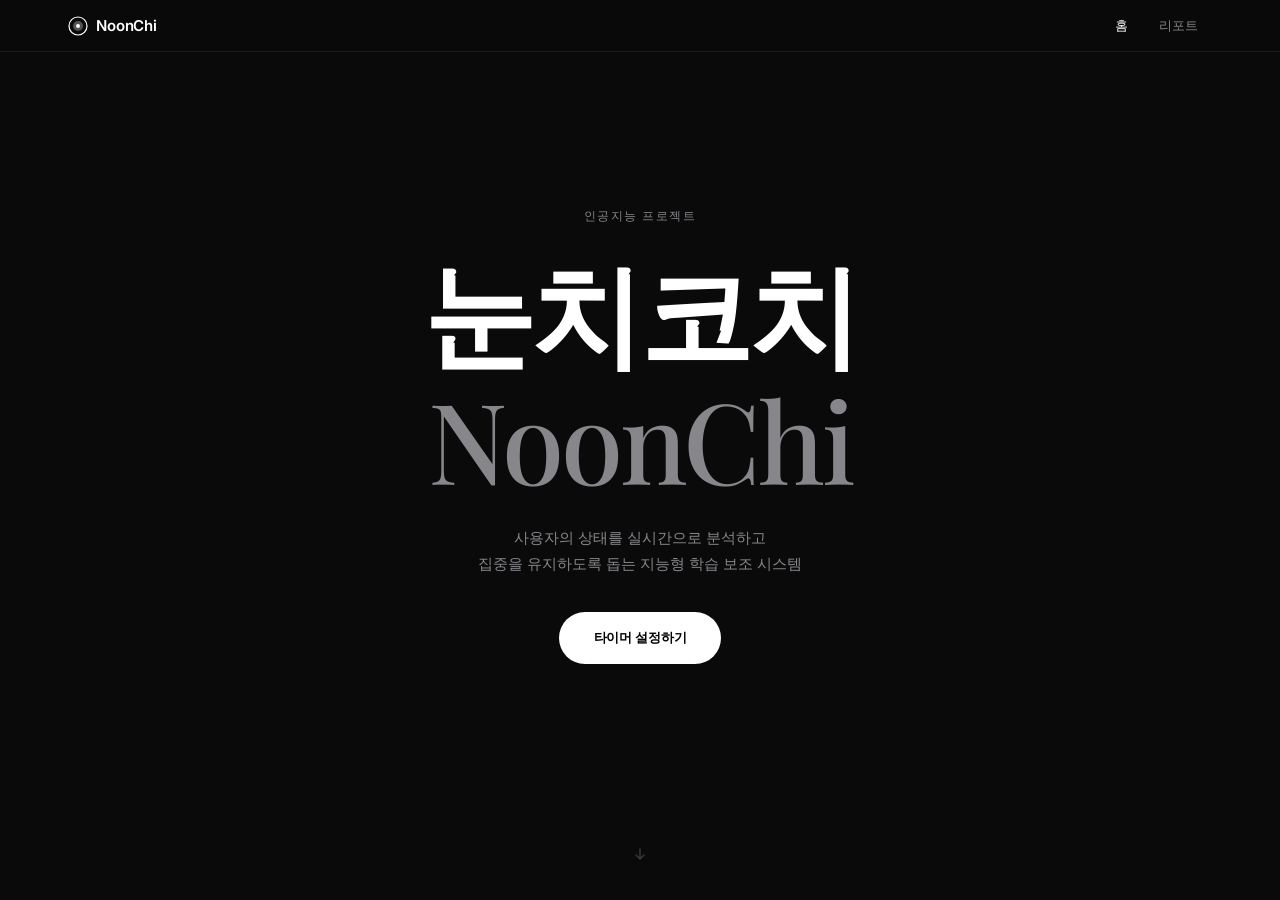
==== commit 65e95ab1: "Add Voice Chat" ====
--- a/templates/index.html
+++ b/templates/index.html
@@ -24,7 +24,7 @@
           </svg>NoonChi
         </div>
         <div class="nav-links">
-          <button class="nav-link active" data-view="setup" onclick="showView('setup')">집중</button>
+          <button class="nav-link active" data-view="setup" onclick="showView('setup')">홈</button>
           <button class="nav-link" data-view="report" onclick="showView('report')">리포트</button>
         </div>
       </div>
@@ -34,17 +34,17 @@
     <div id="view-setup" class="view active">
       <!-- Hero Section -->
       <section class="hero-section">
-        <div class="hero-eyebrow">AI 기반 집중도 측정</div>
+        <div class="hero-eyebrow">인공지능 프로젝트</div>
         <h1 class="hero-title">
-          집중이<br />
-          <em>시작되는 곳</em>
+          눈치코치<br />
+          <em>NoonChi</em>
         </h1>
         <p class="hero-sub">
-          카메라가 시선과 자세를 실시간으로 분석합니다.<br />집중한 시간을 기록하고, 성장을 확인하세요.
+          사용자의 상태를 실시간으로 분석하고<br>집중을 유지하도록 돕는 지능형 학습 보조 시스템
         </p>
 
         <div class="hero-cta">
-          <button class="btn-hero" id="btn-start">집중 설정하기</button>
+          <button class="btn-hero" id="btn-start">타이머 설정하기</button>
         </div>
 
         <!-- Scroll indicator -->
@@ -77,6 +77,14 @@
           <div class="config-divider"></div>
 
           <div class="config-block config-start">
+            <button class="btn-voice-setup" id="btn-voice-setup" onclick="toggleVoice()" title="음성 명령 켜기/끄기">
+              <svg width="15" height="15" viewBox="0 0 14 14" fill="none">
+                <rect x="4.5" y="1" width="5" height="7" rx="2.5" stroke="currentColor" stroke-width="1.3" fill="none"/>
+                <path d="M2 7.5a5 5 0 0 0 10 0" stroke="currentColor" stroke-width="1.3" stroke-linecap="round"/>
+                <line x1="7" y1="12.5" x2="7" y2="13.5" stroke="currentColor" stroke-width="1.3" stroke-linecap="round"/>
+              </svg>
+              <span id="voice-setup-label">음성 명령</span>
+            </button>
             <button class="btn-config-start" id="btn-start-2">
               <span>집중 시작</span>
               <svg width="16" height="16" viewBox="0 0 16 16" fill="none">
@@ -106,6 +114,19 @@
             </svg>
             <span id="pause-label">일시정지</span>
           </button>
+          <button class="focus-btn" id="btn-overlay" onclick="toggleOverlay()" title="마스크 표시/숨김">
+            <svg id="overlay-icon" width="14" height="14" viewBox="0 0 14 14" fill="none">
+              <ellipse cx="7" cy="7" rx="6" ry="4" stroke="currentColor" stroke-width="1.3"/>
+              <circle cx="7" cy="7" r="2" fill="currentColor"/>
+            </svg>
+          </button>
+          <button class="focus-btn" id="btn-voice-focus" onclick="toggleVoice()" title="음성 명령">
+            <svg width="14" height="14" viewBox="0 0 14 14" fill="none">
+              <rect x="4.5" y="1" width="5" height="7" rx="2.5" stroke="currentColor" stroke-width="1.3" fill="none"/>
+              <path d="M2 7.5a5 5 0 0 0 10 0" stroke="currentColor" stroke-width="1.3" stroke-linecap="round"/>
+              <line x1="7" y1="12.5" x2="7" y2="13.5" stroke="currentColor" stroke-width="1.3" stroke-linecap="round"/>
+            </svg>
+          </button>
           <button class="focus-btn" id="btn-toggle-sidebar" onclick="toggleSidebar()" title="정보판 표시/숨김">
             <svg width="14" height="14" viewBox="0 0 14 14" fill="none">
               <rect x="1" y="2" width="12" height="10" rx="2" stroke="currentColor" stroke-width="1.2" fill="none"/>
@@ -116,13 +137,23 @@
             <svg width="14" height="14" viewBox="0 0 14 14" fill="none">
               <path d="M2 7a5 5 0 1 0 1-3" stroke="currentColor" stroke-width="1.4" stroke-linecap="round" />
               <path d="M2 3v4h4" stroke="currentColor" stroke-width="1.4" stroke-linecap="round" stroke-linejoin="round" />
-            </svg>초기화
+            </svg>종료
           </button>
         </div>
       </div>
 
       <!-- Luminance toast -->
       <div id="lum-toast" class="lum-toast hidden">⚠ 조도 변화 감지 — 판정 보류 중</div>
+
+      <!-- Voice command toast -->
+      <div id="voice-toast" class="voice-toast hidden">
+        <svg width="13" height="13" viewBox="0 0 14 14" fill="none">
+          <rect x="4.5" y="1" width="5" height="7" rx="2.5" stroke="currentColor" stroke-width="1.3" fill="none"/>
+          <path d="M2 7.5a5 5 0 0 0 10 0" stroke="currentColor" stroke-width="1.3" stroke-linecap="round"/>
+          <line x1="7" y1="12.5" x2="7" y2="13.5" stroke="currentColor" stroke-width="1.3" stroke-linecap="round"/>
+        </svg>
+        <span id="voice-toast-text"></span>
+      </div>
 
       <!-- Main monitor layout -->
       <div class="monitor-grid">
--- a/static/css/style.css
+++ b/static/css/style.css
@@ -400,7 +400,8 @@
 .config-start {
   padding-top: 2rem;
   display: flex;
-  justify-content: flex-end;
+  align-items: center;
+  justify-content: space-between;
 }
 
 .btn-config-start {
@@ -1143,6 +1144,107 @@
   font-weight: 300;
 }
 
+/* Voice button — setup view */
+.config-start {
+  display: flex;
+  justify-content: space-between;
+  align-items: center;
+}
+
+.btn-voice-setup {
+  display: inline-flex;
+  align-items: center;
+  gap: 7px;
+  height: 44px;
+  padding: 0 1.2rem;
+  background: rgba(255, 255, 255, 0.07);
+  border: 1px solid rgba(255, 255, 255, 0.12);
+  border-radius: 100px;
+  color: rgba(255, 255, 255, 0.55);
+  font-size: 13px;
+  font-weight: 500;
+  font-family: inherit;
+  cursor: pointer;
+  transition: all 0.2s;
+}
+
+.btn-voice-setup:hover {
+  background: rgba(255, 255, 255, 0.12);
+  color: var(--white);
+}
+
+.btn-voice-setup.voice-active {
+  background: rgba(48, 209, 88, 0.1);
+  border-color: rgba(48, 209, 88, 0.35);
+  color: var(--green);
+}
+
+.btn-voice-setup.voice-listening {
+  background: rgba(48, 209, 88, 0.12);
+  border-color: rgba(48, 209, 88, 0.4);
+  color: var(--green);
+  animation: pulse-mic 1.2s ease infinite;
+}
+
+.btn-voice-setup.voice-wake {
+  background: rgba(255, 214, 10, 0.08);
+  border-color: rgba(255, 214, 10, 0.25);
+  color: var(--gold);
+}
+
+/* Voice button — focus bar */
+#btn-voice-focus.voice-active {
+  color: var(--green);
+  border-color: rgba(48, 209, 88, 0.3);
+  background: rgba(48, 209, 88, 0.08);
+}
+
+#btn-voice-focus.voice-listening {
+  color: var(--green);
+  border-color: rgba(48, 209, 88, 0.3);
+  background: rgba(48, 209, 88, 0.08);
+  animation: pulse-mic 1.2s ease infinite;
+}
+
+#btn-voice-focus.voice-wake {
+  color: var(--gold);
+  border-color: rgba(255, 214, 10, 0.25);
+  background: rgba(255, 214, 10, 0.06);
+}
+
+@keyframes pulse-mic {
+  0%, 100% { opacity: 1; }
+  50% { opacity: 0.55; }
+}
+
+/* Voice command toast */
+.voice-toast {
+  position: fixed;
+  bottom: 2rem;
+  left: 50%;
+  transform: translateX(-50%);
+  display: flex;
+  align-items: center;
+  gap: 8px;
+  padding: 9px 18px;
+  background: rgba(17, 17, 19, 0.94);
+  backdrop-filter: blur(20px);
+  -webkit-backdrop-filter: blur(20px);
+  border: 1px solid rgba(255, 255, 255, 0.1);
+  border-radius: 100px;
+  font-size: 13px;
+  font-weight: 500;
+  color: var(--white);
+  z-index: 300;
+  white-space: nowrap;
+  animation: fadeUp 0.25s ease;
+}
+
+.voice-toast svg {
+  color: var(--green);
+  flex-shrink: 0;
+}
+
 /* Scrollbar */
 ::-webkit-scrollbar {
   width: 4px;
@@ -1303,6 +1405,10 @@
   transform: scaleX(-1);
 }
 
+#btn-overlay.overlay-off {
+  color: rgba(255, 255, 255, 0.3);
+}
+
 /* 카메라 전체 너비 클래스 */
 .monitor-grid.fullscreen-camera {
   grid-template-columns: 1fr;
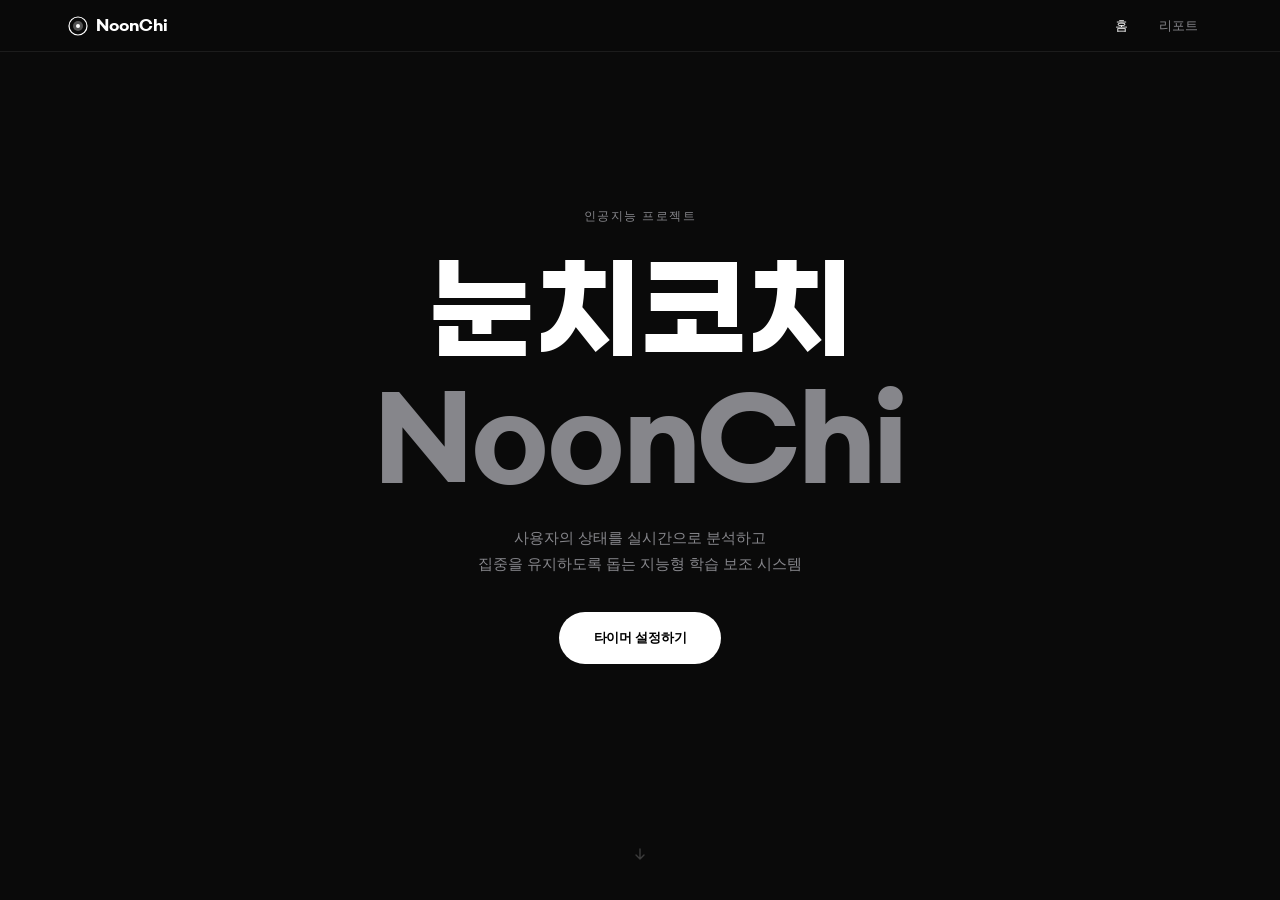
==== commit bd26dab1: "Add sleep" ====
--- a/templates/index.html
+++ b/templates/index.html
@@ -165,6 +165,24 @@
           </div>
           <!-- Focus state glow ring on camera -->
           <div id="cam-state-ring" class="cam-ring"></div>
+
+          <!-- Sleepy alert overlay -->
+          <div id="sleepy-alert" class="sleepy-alert hidden">
+            <div class="sleepy-content">
+              <div class="sleepy-icon-wrap">
+                <svg viewBox="0 0 24 24" fill="none">
+                  <path d="M12 3a9 9 0 1 0 9 9 9.01 9.01 0 0 0-9-9zm0 16a7 7 0 1 1 7-7 7.008 7.008 0 0 1-7 7z" fill="currentColor" opacity="0.3"/>
+                  <path d="M9.5 10a1 1 0 1 0 1 1 1 1 0 0 0-1-1zm5 0a1 1 0 1 0 1 1 1 1 0 0 0-1-1z" fill="currentColor"/>
+                  <path d="M15.5 15.5a4.48 4.48 0 0 1-7 0" stroke="currentColor" stroke-width="1.5" stroke-linecap="round"/>
+                  <path d="M17 5.5l1.5-1M18.5 7.5l1.5-.5M17 9l2 .5" stroke="currentColor" stroke-width="1.3" stroke-linecap="round"/>
+                </svg>
+              </div>
+              <div class="sleepy-title">졸음 감지됨</div>
+              <div class="sleepy-sub">아래에 입력해서 경보를 해제하세요</div>
+              <input id="sleepy-input" class="sleepy-input" type="text"
+                     placeholder="집중!!!" autocomplete="off" spellcheck="false" />
+            </div>
+          </div>
         </div>
 
         <!-- Stats sidebar -->
@@ -211,6 +229,21 @@
               <span id="d-yaw" class="debug-val">—</span>
             </div>
           </div>
+
+          <!-- Tablet screen status -->
+          <div class="stat-tile stat-tile-screen" id="screen-tile">
+            <div class="stat-tile-label">
+              <svg width="11" height="11" viewBox="0 0 11 11" fill="none" style="margin-right:5px;opacity:0.5;vertical-align:-1px">
+                <rect x="0.6" y="0.6" width="9.8" height="7.5" rx="1.4" stroke="currentColor" stroke-width="1.1" fill="none"/>
+                <line x1="3.5" y1="8.1" x2="7.5" y2="8.1" stroke="currentColor" stroke-width="1.1" stroke-linecap="round"/>
+                <line x1="5.5" y1="8.1" x2="5.5" y2="10" stroke="currentColor" stroke-width="1.1" stroke-linecap="round"/>
+              </svg>태블릿 화면
+            </div>
+            <div class="screen-status-row">
+              <span id="screen-state-pill" class="screen-pill screen-unknown">—</span>
+              <span id="screen-reason-text" class="screen-reason">태블릿 미연결</span>
+            </div>
+          </div>
         </div>
       </div>
     </div>
@@ -314,6 +347,9 @@
       </div>
     </div>
 
+    <!-- Sleepy screen flash (fixed, full viewport) -->
+    <div id="sleepy-screen-flash" class="sleepy-screen-flash hidden"></div>
+
     <script src="/static/js/main.js"></script>
   </body>
 </html>
--- a/static/css/style.css
+++ b/static/css/style.css
@@ -1,4 +1,11 @@
 @import url('https://fonts.googleapis.com/css2?family=Inter:ital,wght@0,300;0,400;0,500;0,600;1,300&family=Playfair+Display:ital,wght@0,700;1,500&display=swap');
+
+@font-face {
+  font-family: 'GmarketSans';
+  src: url('/static/fonts/GmarketSansTTFBold.ttf') format('truetype');
+  font-weight: 700;
+  font-style: normal;
+}
 
 *,
 *::before,
@@ -73,7 +80,8 @@
   gap: 8px;
   font-size: 15px;
   font-weight: 600;
-  letter-spacing: -0.01em;
+  font-family: 'GmarketSans', sans-serif;
+  letter-spacing: 0;
   cursor: pointer;
   color: var(--white);
   transition: opacity 0.2s;
@@ -158,11 +166,11 @@
 }
 
 .hero-title {
-  font-family: 'Playfair Display', Georgia, serif;
+  font-family: 'GmarketSans', sans-serif;
   font-size: clamp(3.5rem, 9vw, 8rem);
   font-weight: 700;
   line-height: 1.15;
-  letter-spacing: -0.03em;
+  letter-spacing: -0.02em;
   color: var(--white);
   margin-bottom: 1.5rem;
   opacity: 0;
@@ -172,7 +180,6 @@
 .hero-title em {
   font-style: normal;
   color: var(--gray-400);
-  font-weight: 500;
 }
 
 .hero-sub {
@@ -1416,4 +1423,190 @@
 
 .monitor-grid.fullscreen-camera .stats-sidebar {
   display: none;
-}+}
+/* ── Tablet screen status tile ───────────────────────── */
+.stat-tile-screen {
+  padding: 12px 14px;
+}
+
+.screen-status-row {
+  display: flex;
+  align-items: center;
+  gap: 8px;
+  margin-top: 8px;
+}
+
+.screen-pill {
+  font-size: 10px;
+  font-weight: 600;
+  letter-spacing: 0.04em;
+  padding: 2px 8px;
+  border-radius: 20px;
+  white-space: nowrap;
+  flex-shrink: 0;
+}
+
+.screen-unknown {
+  background: rgba(134,134,139,0.15);
+  color: var(--gray-400);
+}
+
+.screen-study {
+  background: rgba(48,209,88,0.15);
+  color: var(--green);
+}
+
+.screen-distracted {
+  background: rgba(255,69,58,0.15);
+  color: var(--red);
+}
+
+.screen-reason {
+  font-size: 10px;
+  color: var(--gray-400);
+  white-space: nowrap;
+  overflow: hidden;
+  text-overflow: ellipsis;
+  max-width: 160px;
+}
+
+/* ── Sleepy state ─────────────────────────────────────────── */
+.pill-sleepy {
+  background: rgba(10, 132, 255, 0.1);
+  border-color: rgba(10, 132, 255, 0.3);
+  color: var(--blue);
+}
+
+.pill-sleepy .pill-dot {
+  background: var(--blue);
+  animation: pulse-blue 0.8s ease-in-out infinite;
+}
+
+@keyframes pulse-blue {
+  0%, 100% { box-shadow: 0 0 4px var(--blue); }
+  50%       { box-shadow: 0 0 14px var(--blue); }
+}
+
+.cam-ring.ring-sleepy {
+  animation: ring-flash-blue 0.8s ease-in-out infinite;
+}
+
+@keyframes ring-flash-blue {
+  0%, 100% {
+    box-shadow:
+      inset 0 0 0 3px rgba(10, 132, 255, 0.35),
+      inset 0 0 40px rgba(10, 132, 255, 0.08);
+  }
+  50% {
+    box-shadow:
+      inset 0 0 0 5px rgba(10, 132, 255, 0.9),
+      inset 0 0 70px rgba(10, 132, 255, 0.25);
+  }
+}
+
+/* Full-viewport blue flash */
+.sleepy-screen-flash {
+  position: fixed;
+  inset: 0;
+  pointer-events: none;
+  z-index: 49;
+  animation: screen-flash-blue 0.5s steps(1, end) infinite;
+}
+
+@keyframes screen-flash-blue {
+  0%,  51% { background: rgba(10, 132, 255, 0.00); }
+  50%       { background: rgba(10, 132, 255, 0.45); }
+}
+
+/* Sleepy alert overlay (inside .cam-panel) */
+.sleepy-alert {
+  position: absolute;
+  inset: 0;
+  display: flex;
+  align-items: center;
+  justify-content: center;
+  background: rgba(0, 0, 0, 0.78);
+  backdrop-filter: blur(8px);
+  -webkit-backdrop-filter: blur(8px);
+  z-index: 100;
+  pointer-events: all;
+}
+
+.sleepy-content {
+  display: flex;
+  flex-direction: column;
+  align-items: center;
+  gap: 0;
+  width: min(420px, 88%);
+  padding: 48px 40px 44px;
+  background: #18181b;
+  border: 1px solid rgba(10, 132, 255, 0.35);
+  border-radius: 28px;
+  text-align: center;
+  box-shadow:
+    0 0 0 1px rgba(10, 132, 255, 0.08),
+    0 32px 80px rgba(0, 0, 0, 0.6),
+    0 0 60px rgba(10, 132, 255, 0.08);
+}
+
+.sleepy-icon-wrap {
+  width: 72px;
+  height: 72px;
+  display: flex;
+  align-items: center;
+  justify-content: center;
+  background: rgba(10, 132, 255, 0.1);
+  border: 1px solid rgba(10, 132, 255, 0.2);
+  border-radius: 50%;
+  color: var(--blue);
+  margin-bottom: 28px;
+}
+
+.sleepy-icon-wrap svg {
+  width: 34px;
+  height: 34px;
+}
+
+.sleepy-title {
+  font-size: 26px;
+  font-weight: 600;
+  color: var(--white);
+  letter-spacing: -0.03em;
+  line-height: 1.2;
+  margin-bottom: 10px;
+}
+
+.sleepy-sub {
+  font-size: 14px;
+  font-weight: 400;
+  color: rgba(255, 255, 255, 0.4);
+  line-height: 1.5;
+  margin-bottom: 32px;
+}
+
+.sleepy-input {
+  width: 100%;
+  padding: 15px 20px;
+  background: rgba(255, 255, 255, 0.05);
+  border: 1px solid rgba(255, 255, 255, 0.1);
+  border-radius: 14px;
+  color: var(--white);
+  font-size: 18px;
+  font-weight: 600;
+  font-family: inherit;
+  text-align: center;
+  outline: none;
+  transition: border-color 0.2s, background 0.2s, box-shadow 0.2s;
+  letter-spacing: 0.02em;
+}
+
+.sleepy-input:focus {
+  border-color: rgba(10, 132, 255, 0.6);
+  background: rgba(10, 132, 255, 0.06);
+  box-shadow: 0 0 0 3px rgba(10, 132, 255, 0.12);
+}
+
+.sleepy-input::placeholder {
+  color: rgba(255, 255, 255, 0.18);
+  font-weight: 400;
+}
